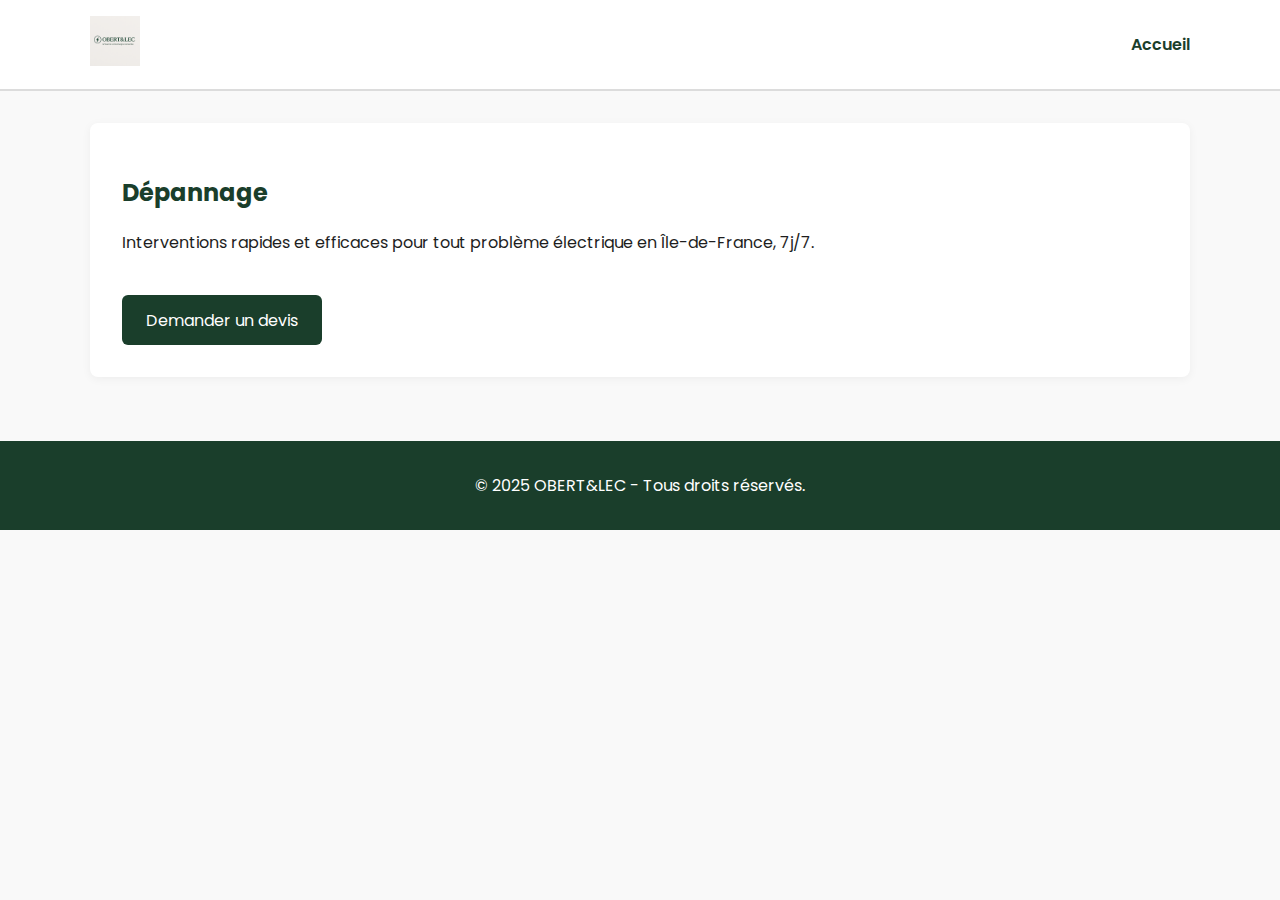
==== service-depannage.html @ 20812e09 "Add files via upload" ====
<!DOCTYPE html>
<html lang="fr">
<head>
    <meta charset="UTF-8">
    <title>Dépannage - OBERT&LEC</title>
    <link href="https://fonts.googleapis.com/css2?family=Poppins:wght@300;600&display=swap" rel="stylesheet">
    <link rel="stylesheet" href="style.css">
</head>
<body>
    <header>
        <div class="container">
            <a href="index.html"><img src="logo.png" alt="Logo OBERT&LEC" class="logo" /></a>
            <nav>
                <a href="index.html">Accueil</a>
            </nav>
        </div>
    </header>
    <main class="container">
        <section class="card">
            <h2>Dépannage</h2>
            <p>Interventions rapides et efficaces pour tout problème électrique en Île-de-France, 7j/7.</p>
            <a href="mailto:obert.nicolas@icloud.com?subject=Demande de devis - Dépannage" class="button">Demander un devis</a>
        </section>
    </main>
    <footer>
        <div class="container">
            <p>&copy; 2025 OBERT&LEC - Tous droits réservés.</p>
        </div>
    </footer>
</body>
</html>
---- style.css ----
* {
    box-sizing: border-box;
}
body {
    font-family: 'Poppins', sans-serif;
    background-color: #f9f9f9;
    color: #1e1e1e;
    margin: 0;
}
.container {
    width: 90%;
    max-width: 1100px;
    margin: auto;
}
header {
    background-color: #ffffff;
    border-bottom: 2px solid #dcdcdc;
    padding: 1rem 0;
}
header .container {
    display: flex;
    justify-content: space-between;
    align-items: center;
}
.logo {
    height: 50px;
}
nav a {
    margin-left: 1.5rem;
    text-decoration: none;
    color: #1a3e2b;
    font-weight: 600;
}
.hero {
    background-color: #1a3e2b;
    color: white;
    padding: 4rem 1rem;
    text-align: center;
}
main {
    padding: 2rem 0;
}
.card {
    background-color: white;
    padding: 2rem;
    margin-bottom: 2rem;
    border-radius: 8px;
    box-shadow: 0 2px 10px rgba(0,0,0,0.05);
}
.card h2 {
    color: #1a3e2b;
}
.services {
    display: flex;
    flex-direction: column;
    gap: 1rem;
}
.service-item {
    display: block;
    background-color: #eaf2ec;
    color: #1a3e2b;
    padding: 1rem;
    border-radius: 6px;
    text-decoration: none;
    font-weight: bold;
    transition: background 0.3s;
}
.service-item:hover {
    background-color: #cde4d1;
}
.button {
    display: inline-block;
    margin-top: 1.5rem;
    background-color: #1a3e2b;
    color: white;
    padding: 0.8rem 1.5rem;
    border-radius: 6px;
    text-decoration: none;
}
footer {
    background-color: #1a3e2b;
    color: white;
    text-align: center;
    padding: 1rem;
}
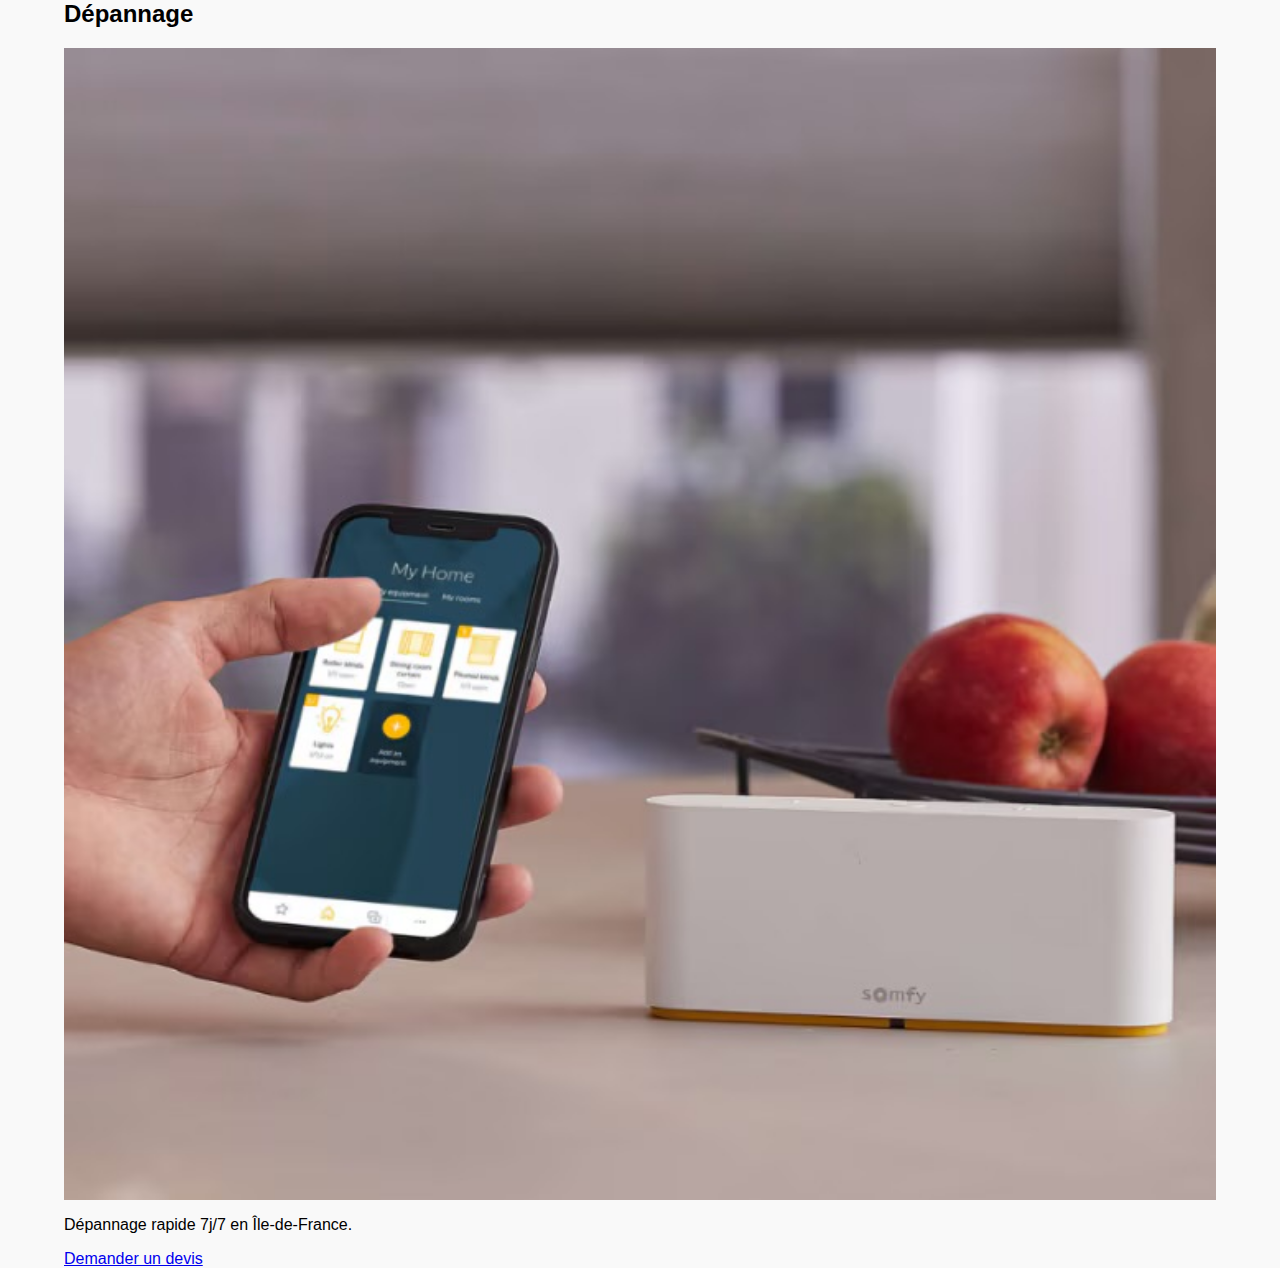
==== commit a0d7c29f: "Add files via upload" ====
--- a/service-depannage.html
+++ b/service-depannage.html
@@ -1,32 +1 @@
-
-<!DOCTYPE html>
-<html lang="fr">
-<head>
-    <meta charset="UTF-8">
-    <title>Dépannage - OBERT&LEC</title>
-    <link href="https://fonts.googleapis.com/css2?family=Poppins:wght@300;600&display=swap" rel="stylesheet">
-    <link rel="stylesheet" href="style.css">
-</head>
-<body>
-    <header>
-        <div class="container">
-            <a href="index.html"><img src="logo.png" alt="Logo OBERT&LEC" class="logo" /></a>
-            <nav>
-                <a href="index.html">Accueil</a>
-            </nav>
-        </div>
-    </header>
-    <main class="container">
-        <section class="card">
-            <h2>Dépannage</h2>
-            <p>Interventions rapides et efficaces pour tout problème électrique en Île-de-France, 7j/7.</p>
-            <a href="mailto:obert.nicolas@icloud.com?subject=Demande de devis - Dépannage" class="button">Demander un devis</a>
-        </section>
-    </main>
-    <footer>
-        <div class="container">
-            <p>&copy; 2025 OBERT&LEC - Tous droits réservés.</p>
-        </div>
-    </footer>
-</body>
-</html>
+<html><head><link rel='stylesheet' href='style.css'></head><body><div class='container'><h2>Dépannage</h2><img src='depannage.jpg' width='100%'><p>Dépannage rapide 7j/7 en Île-de-France.</p><a href='mailto:obert.nicolas@icloud.com?subject=Demande de devis - Dépannage'>Demander un devis</a></div></body></html>--- a/style.css
+++ b/style.css
@@ -1,86 +1 @@
-
-* {
-    box-sizing: border-box;
-}
-body {
-    font-family: 'Poppins', sans-serif;
-    background-color: #f9f9f9;
-    color: #1e1e1e;
-    margin: 0;
-}
-.container {
-    width: 90%;
-    max-width: 1100px;
-    margin: auto;
-}
-header {
-    background-color: #ffffff;
-    border-bottom: 2px solid #dcdcdc;
-    padding: 1rem 0;
-}
-header .container {
-    display: flex;
-    justify-content: space-between;
-    align-items: center;
-}
-.logo {
-    height: 50px;
-}
-nav a {
-    margin-left: 1.5rem;
-    text-decoration: none;
-    color: #1a3e2b;
-    font-weight: 600;
-}
-.hero {
-    background-color: #1a3e2b;
-    color: white;
-    padding: 4rem 1rem;
-    text-align: center;
-}
-main {
-    padding: 2rem 0;
-}
-.card {
-    background-color: white;
-    padding: 2rem;
-    margin-bottom: 2rem;
-    border-radius: 8px;
-    box-shadow: 0 2px 10px rgba(0,0,0,0.05);
-}
-.card h2 {
-    color: #1a3e2b;
-}
-.services {
-    display: flex;
-    flex-direction: column;
-    gap: 1rem;
-}
-.service-item {
-    display: block;
-    background-color: #eaf2ec;
-    color: #1a3e2b;
-    padding: 1rem;
-    border-radius: 6px;
-    text-decoration: none;
-    font-weight: bold;
-    transition: background 0.3s;
-}
-.service-item:hover {
-    background-color: #cde4d1;
-}
-.button {
-    display: inline-block;
-    margin-top: 1.5rem;
-    background-color: #1a3e2b;
-    color: white;
-    padding: 0.8rem 1.5rem;
-    border-radius: 6px;
-    text-decoration: none;
-}
-footer {
-    background-color: #1a3e2b;
-    color: white;
-    text-align: center;
-    padding: 1rem;
-}
+body { font-family: sans-serif; background: #f9f9f9; padding: 0; margin: 0; } .container { width: 90%; margin: auto; } .logo-large { height: 80px; } .card { background: #fff; padding: 2rem; margin: 2rem 0; border-radius: 8px; box-shadow: 0 0 10px rgba(0,0,0,0.1); } .services-grid { display: grid; grid-template-columns: repeat(auto-fit, minmax(200px, 1fr)); gap: 1rem; } .service-item { display: flex; align-items: center; gap: 10px; background: #e4f0e4; padding: 1rem; border-radius: 6px; text-decoration: none; color: #000; font-weight: bold; } footer { background: #1a3e2b; color: white; text-align: center; padding: 1rem; } .contact-form input, .contact-form textarea { width: 100%; padding: 0.5rem; margin: 0.5rem 0; border: 1px solid #ccc; border-radius: 4px; } .contact-form button { background: #1a3e2b; color: white; padding: 0.8rem 1.5rem; border: none; border-radius: 4px; cursor: pointer; }